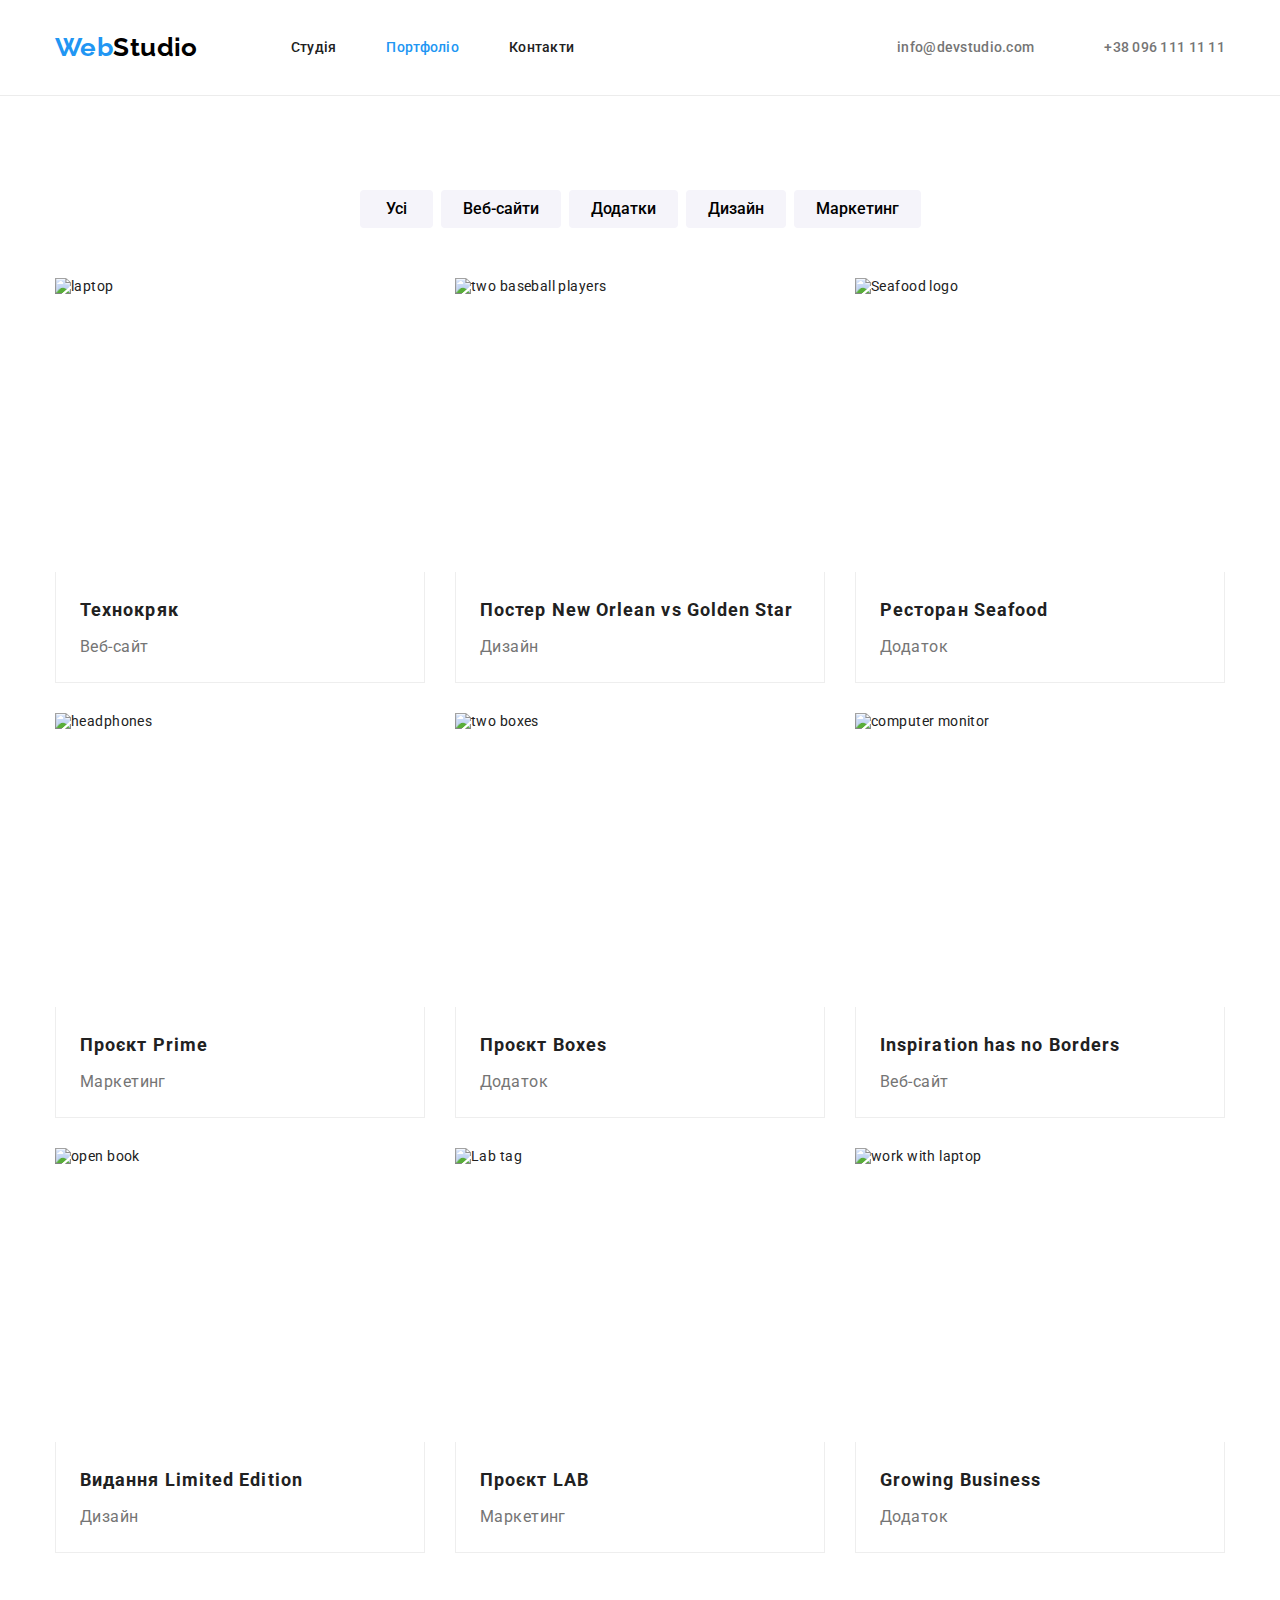
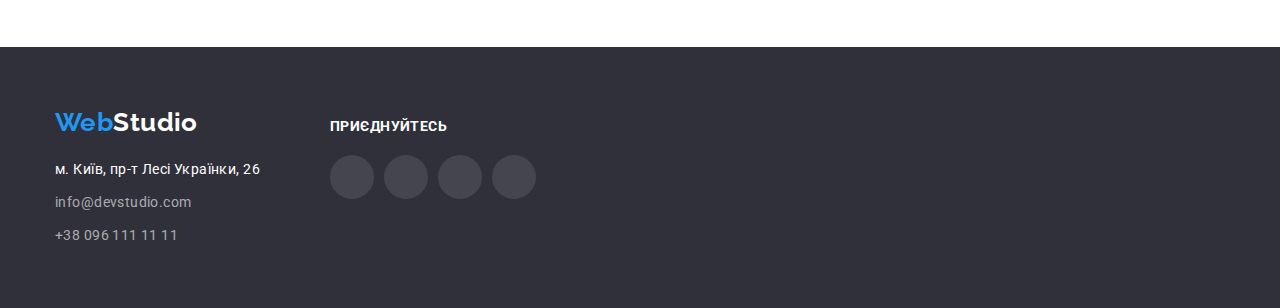
==== portfolio.html @ 0e875d32 "HW-5" ====
<!DOCTYPE html>
<html lang="uk">

<head>
    <meta charset="UTF-8">
    <meta http-equiv="X-UA-Compatible" content="IE=edge">
    <meta name="viewport" content="width=device-width, initial-scale=1.0">
    <title>Portfolio</title>
    <link rel="preconnect" href="https://fonts.googleapis.com">
    <link rel="preconnect" href="https://fonts.gstatic.com" crossorigin>
    <link href="https://fonts.googleapis.com/css2?family=Raleway:wght@700&family=Roboto:wght@400;500;700;900&display=swap"
        rel="stylesheet">
    <link rel="stylesheet" href="https://cdnjs.cloudflare.com/ajax/libs/modern-normalize/1.1.0/modern-normalize.min.css">
    <link rel="stylesheet" href="./css/styles.css" />
</head>

<body>

    <header>

        <div class="container header-wrapper">

            <a href="index.html" class="logo header-logo"><span class="accent">Web</span>Studio</a>
                
            <nav class="header-nav">
                <ul class="header-nav__list">
                    <li class="header-nav__item">
                        <a href="index.html" class="header-nav__link">Студія</a>
                    </li>
                    <li class="header-nav__item">
                        <a href="portfolio.html" class="header-nav__link current">Портфоліо</a>
                    </li>
                    <li class="header-nav__item">
                        <a href="#" class="header-nav__link">Контакти</a>
                    </li>
                </ul>
            </nav>
                
            <ul class="contacts-list">
                <li>
                    <a href="mailto:info@devstudio.com" class="contacts-list__link"><svg width="16" height="12" class="icon shape-contact">
                                        <use href="./images/svgs/contacts-icons.svg#icon-envelope"></use>
                                    </svg>
                                        info@devstudio.com</a>
                </li>
                
                <li>
                    <a href="tel:+380961111111" class="contacts-list__link">
                        <svg width="10" height="16" class="icon shape-contact">
                                        <use href="./images/svgs/contacts-icons.svg#icon-smartphone"></use>
                                    </svg>
                                        +38 096 111 11 11</a>
                </li>
            </ul>
        </div>

    </header>


    <main>

        <section class="section partners">

            <div class="container">

                <h2 class="visually-hidden">ОпціЇ</h2>

                <ul class="options__list">

                    <li><button type="button" class="options__button">Усі</button></li>

                    <li><button type="button" class="options__button">Веб-сайти</button></li>

                    <li><button type="button" class="options__button">Додатки</button></li>

                    <li><button type="button" class="options__button">Дизайн</button></li>

                    <li><button type="button" class="options__button">Маркетинг</button></li>

                </ul>
                
                <h2 class="visually-hidden">Наші партнери</h2>

                <ul class="partners__list">

                    <li>
                        <a href="" class="partners__link"><img src="images/lt.jpg" alt="laptop" width="370" height="294">
                            <div class="partners__overlay">
                                <p>Ресурс пропонує комплексні пропозиції з різним рівнем функціоналу та сервісів. Все це дозволить відвідувачу отримати вичерпні відомості про компанію чи приватну особу.</p>
                            </div>
                            <div class="partners__container">
                                <h3 class="partners__title">Технокряк</h3>
                                <p class="partners__paragraph">Веб-сайт</p>
                            </div>
                        </a>
                    </li>

                    <li>
                        <a href="" class="partners__link"><img src="images/bas.jpg" alt="two baseball players" width="370" height="294">
                            <div class="partners__container">
                                <h3 class="partners__title">Постер New Orlean vs Golden Star</h3>
                                <p class="partners__paragraph">Дизайн</p>
                            </div>
                        </a>
                    </li>

                    <li>
                        <a href="" class="partners__link"><img src="images/sf.jpg" alt="Seafood logo" width="370" height="294">
                            <div class="partners__container">
                                <h3 class="partners__title">Ресторан Seafood</h3>
                                <p class="partners__paragraph">Додаток</p>
                            </div>
                            
                        </a>
                    </li>

                    <li>
                        <a href="" class="partners__link"><img src="images/hp.jpg" alt="headphones" width="370" height="294">
                            <div class="partners__container">
                                <h3 class="partners__title">Проєкт Prime</h3>
                                <p class="partners__paragraph">Маркетинг</p>
                            </div>
                            
                        </a>
                    </li>

                    <li>
                        <a href="" class="partners__link"><img src="images/box.jpg" alt="two boxes" width="370" height="294">
                            <div class="partners__container">
                                <h3 class="partners__title">Проєкт Boxes</h3>
                                <p class="partners__paragraph">Додаток</p>
                            </div>
                            
                        </a>
                    </li>

                    <li>
                        <a href="" class="partners__link"><img src="images/mon.jpg" alt="computer monitor" width="370" height="294">
                            <div class="partners__container">
                                <h3 class="partners__title">Inspiration has no Borders</h3>
                                <p class="partners__paragraph">Веб-сайт</p>
                            </div>
                            
                        </a>
                    </li>

                    <li>
                        <a href="" class="partners__link"><img src="images/book.jpg" alt="open book" width="370" height="294">
                            <div class="partners__container">
                                <h3 class="partners__title">Видання Limited Edition</h3>
                                <p class="partners__paragraph">Дизайн</p>
                            </div>
                            
                        </a>
                    </li>

                    <li>
                        <a href="" class="partners__link"><img src="images/tag.jpg" alt="Lab tag" width="370" height="294">
                            <div class="partners__container">
                                <h3 class="partners__title">Проєкт LAB</h3>
                                <p class="partners__paragraph">Маркетинг</p>
                            </div>
                            
                        </a>
                    </li>

                    <li>
                        <a href="" class="partners__link"><img src="images/lth.jpg" alt="work with laptop" width="370" height="294">
                            <div class="partners__container">
                                <h3 class="partners__title">Growing Business</h3>
                                <p class="partners__paragraph">Додаток</p>
                            </div>
                            
                        </a>
                    </li>

                </ul>

            </div>

        </section>

    </main>


    <footer class="footer">
        <div class="container footer-wrapper">
                <div class="address__wrapper">
                    <a href="index.html" class="logo footer-logo"><span class="accent">Web</span>Studio</a>

                    <address class="footer-address">
                        м. Київ, пр-т Лесі Українки, 26
                        <a href="mailto:info@devstudio.com" class="address-item">info@devstudio.com</a>
                        <a href="tel:+380961111111" class="address-item">+38 096 111 11 11</a>
                    </address>
                </div>

                <div class="footer-join">
                    <h3 class="footer-join__title">Приєднуйтесь</h3>
                    <ul class="footer-join__list">
                        <li class="footer-icon_item">
                            <a href=""><svg width="44" height="44" class="icon shape">
                                <use href="./images/svgs/members-icons.svg#icon-instagram"></use>
                            </svg></a>
                        </li>

                        <li class="footer-icon_item">
                            <a href=""><svg width="44" height="44" class="icon shape">
                                <use href="./images/svgs/members-icons.svg#icon-twitter"></use>
                            </svg></a>
                        </li>

                        <li class="footer-icon_item">
                            <a href=""><svg width="44" height="44" class="icon shape">
                                <use href="./images/svgs/members-icons.svg#icon-facebook"></use>
                            </svg></a>
                        </li>

                        <li class="footer-icon_item">
                            <a href=""><svg width="44" height="44" class="icon shape">
                                <use href="./images/svgs/members-icons.svg#icon-linkedin"></use>
                            </svg></a>
                        </li>
                    </ul>
                </div>
        </div>
        

    </footer>

</body>

</html>
---- css/styles.css ----
html {
    box-sizing: border-box;
}

*,
*::before,
*::after {
    box-sizing: inherit;
}

:root {
    --accent-color: #2196F3;
    --primary-color: #212121;
    --secondary-color: #757575;
    --dark-color: #2F303A;
    --primary-white: #FFFFFF;
    --icon-color: #AFB1B8;
}

body {
    font-family: 'Roboto';
    font-size: 14px;
    letter-spacing: 0.03em;
    color: var(--primary-color);
}

img {
    display: block;
}

svg {
    padding: 0;
    margin: 0;
}

ul{
    margin: 0;
    padding: 0;
}

li {
    list-style: none;
    margin: 0;
    padding: 0;
}

a {
    text-decoration: none;
    color: var(--head-color);
}

a, button {
    cursor: pointer;
    margin: 0;
    padding: 0;
}

address {
    font-style: normal;
}

h1,
h2,
h3,
h4,
h5,
h6,
p{
    margin-top: 0;
    margin-bottom: 0;
}

/* Utilities  */
.container {
    width: 1200px;
    margin: 0 auto;
    padding: 0px 15px;
    /* outline: 2px red solid; */
}

.section {
    padding-top: 94px;
    padding-bottom: 94px;
}

.accent {
    color: var(--accent-color);
} 

.visually-hidden {
    position: absolute;
    width: 1px;
    height: 1px;
    margin: -1px;
    border: 0;
    padding: 0;
    white-space: nowrap;
    clip-path: inset(100%);
    clip: rect(0 0 0 0);
    overflow: hidden;
}

.current {
    color: var(--accent-color);
}



/* Components  */
.logo {
    font-family: 'Raleway';
    font-weight: 700;
    font-size: 26px;
    line-height: 1.19;
    color: #000000;
}


/* Header Section  */
header {
    border-bottom: 1px solid #ECECEC;
}

header a {
    display: flex;
    align-items: center;
    padding-bottom: 32px;
    padding-top: 32px;
}

header svg {
    fill: var(--secondary-color);
    width: 20;
    height: 20;
    transition-property: fill;
    transition-duration: 250ms;
    transition-timing-function: cubic-bezier(0.4, 0, 0.2, 1);
    transition-delay: 0;
}

header svg:hover,
header svg:focus {
    fill: var(--accent-color);
}

.header-wrapper {
    display: flex;
}

.header-logo {
    margin-right: 93px;
}

.header-nav {
    display: flex;
    align-items: center;
}

.header-nav__list {
    display: flex;
    gap: 50px;
}


.contacts-list{
    display: flex;
    gap: 50px;
    align-items: center;
    margin-left: auto;
}

.header-nav__link {
    font-weight: 500;
    line-height: 1.15;
    letter-spacing: 0.02em;
    transition-property: color;
    transition-duration: 250ms;
    transition-timing-function: cubic-bezier(0.4, 0, 0.2, 1);
    transition-delay: 0;
}

.contacts-list__link {
    font-weight: 500;
    line-height: 1.15;
    letter-spacing: 0.02em;
    color: var(--secondary-color);
    transition-property: color;
    transition-duration: 250ms;
    transition-timing-function: cubic-bezier(0.4, 0, 0.2, 1);
    transition-delay: 0;
}

.shape-contact {
    margin-right: 10px;
}


.header-nav__link:hover,
.header-nav__link:focus,
.contacts-list__link:hover,
.contacts-list__link:focus{
    color: var(--accent-color);
}

.contacts-list__link:hover svg,
.contacts-list__link:focus svg {
    fill: var(--accent-color);
}

/* Hero Section  */
.hero-section {
    background: linear-gradient(rgba(47, 48, 58, 0.4), rgba(47, 48, 58, 0.4)), url(../images/bg-img.jpg);
    max-width: 1600px;
    padding: 200px 0px;
    margin: auto;
}

.hero-title {
    font-weight: 900;
    font-size: 44px;
    line-height: 1.36;
    text-align: center;
    letter-spacing: 0.06em;
    text-transform: uppercase;
    color: var(--primary-white);
    margin: 0 auto;
    margin-bottom: 30px;
    width: 696px;
    height: 120px;
}

.hero-button {
    background: var(--accent-color);
    box-shadow: 0px 4px 4px rgba(0, 0, 0, 0.15);
    border-radius: 4px;
    font-weight: 700;
    font-size: 16px;
    line-height: 1.88;
    letter-spacing: 0.06em;
    color: var(--primary-white);
    padding: 10px 32px;
    border: none;
    margin: 0 auto;
    display: block;
    transition-property: background;
    transition-duration: 250ms;
    transition-timing-function: cubic-bezier(0.4, 0, 0.2, 1);
    transition-delay: 0;
}

.hero-button:focus, .hero-button:hover {
    background: #188CE8;
}

/* Modal Section */
.is-hidden {
    visibility: hidden;
    opacity: 0;
    pointer-events: none;
}

.modal-section {
    position: fixed;
    top: 0;
    display: flex;
    justify-content: center;
    align-items: center;
    background: rgba(0, 0, 0, 0.2);;
    width: 100%;
    height: 100%;
    z-index: 3;
    transition-duration: 250ms;
    transition-timing-function: cubic-bezier(0.4, 0, 0.2, 1);
    transition-delay: 0;
}

.modal__window {
    display: flex;
    justify-content: right;
    padding: 8px 8px;
    width: 528px;
    height: 581px;
    background: var(--primary-white);
    border-radius: 4px;
    box-shadow: 0px 1px 3px rgba(0, 0, 0, 0.12), 0px 1px 1px rgba(0, 0, 0, 0.14), 0px 2px 1px rgba(0, 0, 0, 0.2);
}

.modal__close{
    display: flex;
    align-items: center;
    justify-content: center;
    background: var(--primary-white);
    border: rgba(0, 0, 0, 0.1) 1px solid;
    border-radius: 50%;
    width: 30px;
    height: 30px;
}

/* Benefits Section  */
.benefits-list {
    display: flex;
    gap: 30px;
}

.benefits-icon__wrapper {
    width: 270px;
    height: 120px;
    background: #F5F4FA;
    border-radius: 4px;
    display: flex;
    align-items: center;
    justify-content: center;
    margin-bottom: 30px;
}

.benefits__title {
    font-weight: 700;
    line-height: 1.15;
    text-transform: uppercase;
    margin-bottom: 10px;
}

.benefits__paragraph {
    line-height: 1.71;
    color: var(--secondary-color);
    width: 270px;
}

/* Profile Section  */

.profile {
    padding-top: 0px;
}

.profile img {
    display: block;
}

.profile__title {
    font-weight: 700;
    font-size: 36px;
    line-height: 1.16;
    text-align: center;
    color: var(--primary-color);
    margin-bottom: 50px;
}

.profile__list {
    display: flex;
    justify-content: center;
    gap: 30px;
}

.profile__picture {
    position: relative;
    overflow: hidden;
}

.profile__picture>.upwards__title {
    position: absolute;
    bottom: 0;
    padding:27px 95px;
    margin: 0 auto;
    font-weight: 700;
    font-size: 14px;
    line-height: 1.14;
    text-align: center;
    letter-spacing: 0.03em;
    text-transform: uppercase;
    background-color: rgba(47, 48, 58, 0.8);
    color: #fff;
    width: 370px;
    height: 70px;
}

/* Members section */

.members {
    background-color: #F5F4FA;
}

.members a {
    transition-property: fill, background, border-radius;
    transition-duration: 250ms;
    transition-timing-function: cubic-bezier(0.4, 0, 0.2, 1);
    transition-delay: 0;
}

.members__title {
    font-weight: 700;
    font-size: 36px;
    line-height: 1.16;
    text-align: center;
    margin-bottom: 50px;
}

.members-list {
    display: flex;
    gap: 30px;
}

.members__container {
    padding: 30px 15px;
}

.members-list > li {
    background-color: white;
    box-shadow: 0px 1px 3px rgba(0, 0, 0, 0.12), 0px 1px 1px rgba(0, 0, 0, 0.14), 0px 2px 1px rgba(0, 0, 0, 0.2);
    border-radius: 0px 0px 4px 4px;
}

.members-list__title {
    font-weight: 500;
    font-size: 16px;
    line-height: 1.18;
    text-align: center;
    margin-bottom: 10px;
}

.members-list__paragraph {
    font-size: 16px;
    line-height: 1.18;
    text-align: center;
    color: var(--secondary-color);
}

.members-icon__list {
    display: flex;
    gap: 10px;
    justify-content: center;
    margin-top: 16px;
}

.members-icon__list a {
    display: flex;
    align-items: center;
    justify-content: center;
    height: 44px;
    width: 44px;
    background: var(--primary-white);
    border-radius: 50%;
}

.members a:hover svg,
.members a:focus svg {
    fill: var(--primary-white);
}

.members-icon__list svg {
    width: 20px;
    height: 20px;
    fill: var(--icon-color);
}

.members-icon__list a:hover,
.members-icon__list a:focus {
    background: var(--accent-color);
    border-radius: 50%;
}

/* Footer Section  */

footer {
    background-color: var(--dark-color);
    padding-top: 60px;
    padding-bottom: 60px;
}

.footer a {
    transition-property: color, fill, background, border-radius;
    transition-duration: 250ms;
    transition-timing-function: cubic-bezier(0.4, 0, 0.2, 1);
    transition-delay: 0;
}

.footer-wrapper {
    display: flex;
    align-items: baseline;
}

.footer-logo {
    display: inline-block;
    font-weight: 700;
    font-size: 26px;
    line-height: 1.19;
    color: var(--primary-white);
    margin-bottom: 20px;
}

.footer-address {
    font-size: 14px;
    line-height: 1.71;
    color: var(--primary-white);
}

.footer-address a {
    display: block;
    margin-top: 9px;
}

.address-item {
    color: rgba(255, 255, 255, 0.6);
}


.address-item:hover, .address-item:focus {
    color: var(--primary-white);
}

.footer-join {
    margin-left: 70px;
}

.footer-join__title {
    font-weight: 700;
    font-size: 14px;
    line-height: 1.14;
    text-transform: uppercase;
    color: var(--primary-white);
    margin-bottom: 20px;
}

.footer-join__list {
    display: flex;
    gap: 10px;
    justify-content: center;

}

.footer-join__list a {
    display: flex;
    align-items: center;
    justify-content: center;
    height: 44px;
    width: 44px;
    background: rgba(255, 255, 255, 0.1);
    border-radius: 50%;
}

.footer-join__list svg {
    fill: var(--primary-white);
    width: 20px;
    height: 20px;
}

.footer-join__list a:hover{
    background: var(--accent-color);
    border-radius: 50%;
}

.footer-join__list a:focus{
    fill: var(--primary-white);
    background: var(--accent-color);
    border-radius: 50%;
}


/* Options section */
.options__list {
    display: flex;
    justify-content: center;
    gap: 8px;
    padding-bottom: 0;
    margin-bottom: 50px;
}

.options__button {
    font-weight: 500;
    font-size: 16px;
    line-height: 1.62;
    text-align: center;
    min-width: 73px;
    height: 38px;
    background: #F5F4FA;
    border-radius: 4px;
    border: none;
    padding: 6px 22px;
    transition-property: color, background, box-shadow;
    transition-duration: 250ms;
    transition-timing-function: cubic-bezier(0.4, 0, 0.2, 1);
    transition-delay: 0;
}

.options__button:hover, .options__button:focus {
    color: var(--primary-white);
    background: var(--accent-color);
    box-shadow: 0px 3px 1px rgba(0, 0, 0, 0.1), 0px 1px 2px rgba(0, 0, 0, 0.08), 0px 2px 2px rgba(0, 0, 0, 0.12);
}

/* Partners section */
.partners a {
    position: relative;
    transition-property: box-shadow;
    transition-duration: 250ms;
    transition-timing-function: cubic-bezier(0.4, 0, 0.2, 1);
    transition-delay: 0;
    overflow: hidden;
}

.partners a:hover .partners__overlay,
.partners a:focus .partners__overlay {
  transform: translatex(0);
}

.partners__overlay {
    position: absolute;
    top: 0;
    width: 370px;
    height: 294px;
    padding: 63px 24px;
    margin: 0 auto;
    font-size: 18px;
    line-height: 1.56;
    letter-spacing: 0.03em;
    color: var(--primary-white);
    background-color: rgba(33, 150, 243, 0.9);
    z-index: 1;

    transform: translatey(100%);
    transition-property: transform;
    transition-duration: 250ms;
    transition-timing-function: cubic-bezier(0.4, 0, 0.2, 1);
    transition-delay: 0;
}

.partners__list {
    display: flex;
    flex-wrap: wrap;
    gap: 30px;
}

.partners__list a{
    display: block;
}

.partners__list a:hover,
.partners__list a:focus {
    box-shadow: 0px 1px 1px rgba(0, 0, 0, 0.12), 0px 4px 4px rgba(0, 0, 0, 0.06), 1px 4px 6px rgba(0, 0, 0, 0.16);
}

.partners__container {
    position: relative;
    overflow: hidden;
    padding: 20px 24px;
    border-left: 1px solid #EEEEEE;
    border-right: 1px solid #EEEEEE;
    border-bottom: 1px solid #EEEEEE;
    background: var(--primary-white);
    z-index: 2;
}

.partners__title {
    font-weight: 700;
    font-size: 18px;
    line-height: 2;
    letter-spacing: 0.06em;
    margin-bottom: 4px;
}

.partners__paragraph {
    font-size: 16px;
    line-height: 1.88;
    color: var(--secondary-color);
}

/* Clients section */
.clients__title {
    font-weight: 700;
    font-size: 36px;
    line-height: 1.16;
    text-align: center;
    color: var(--primary-color);
    margin-bottom: 50px;
}

.clients__list {
    display: flex;
    gap: 30px;
    align-items: center;
    justify-content: center;
}

.clients__list a {
    display: flex;
    justify-content: center;
    align-items: center;
    width: 170px;
    height: 92px;
    border: 1px solid var(--icon-color);
    border-radius: 4px;
    transition-property: border;
    transition-duration: 250ms;
    transition-timing-function: cubic-bezier(0.4, 0, 0.2, 1);
    transition-delay: 0;
}

.clients svg {
    fill: var(--icon-color);
    width: 106px;
    height: 60px;
    transition-property: fill;
    transition-duration: 250ms;
    transition-timing-function: cubic-bezier(0.4, 0, 0.2, 1);
    transition-delay: 0;    
}

.clients__list a:hover,
.clients__list a:focus {
    border: 1px solid var(--accent-color);
}

.clients__list a:hover svg ,
.clients__list a:focus svg {
    fill: var(--accent-color);
}
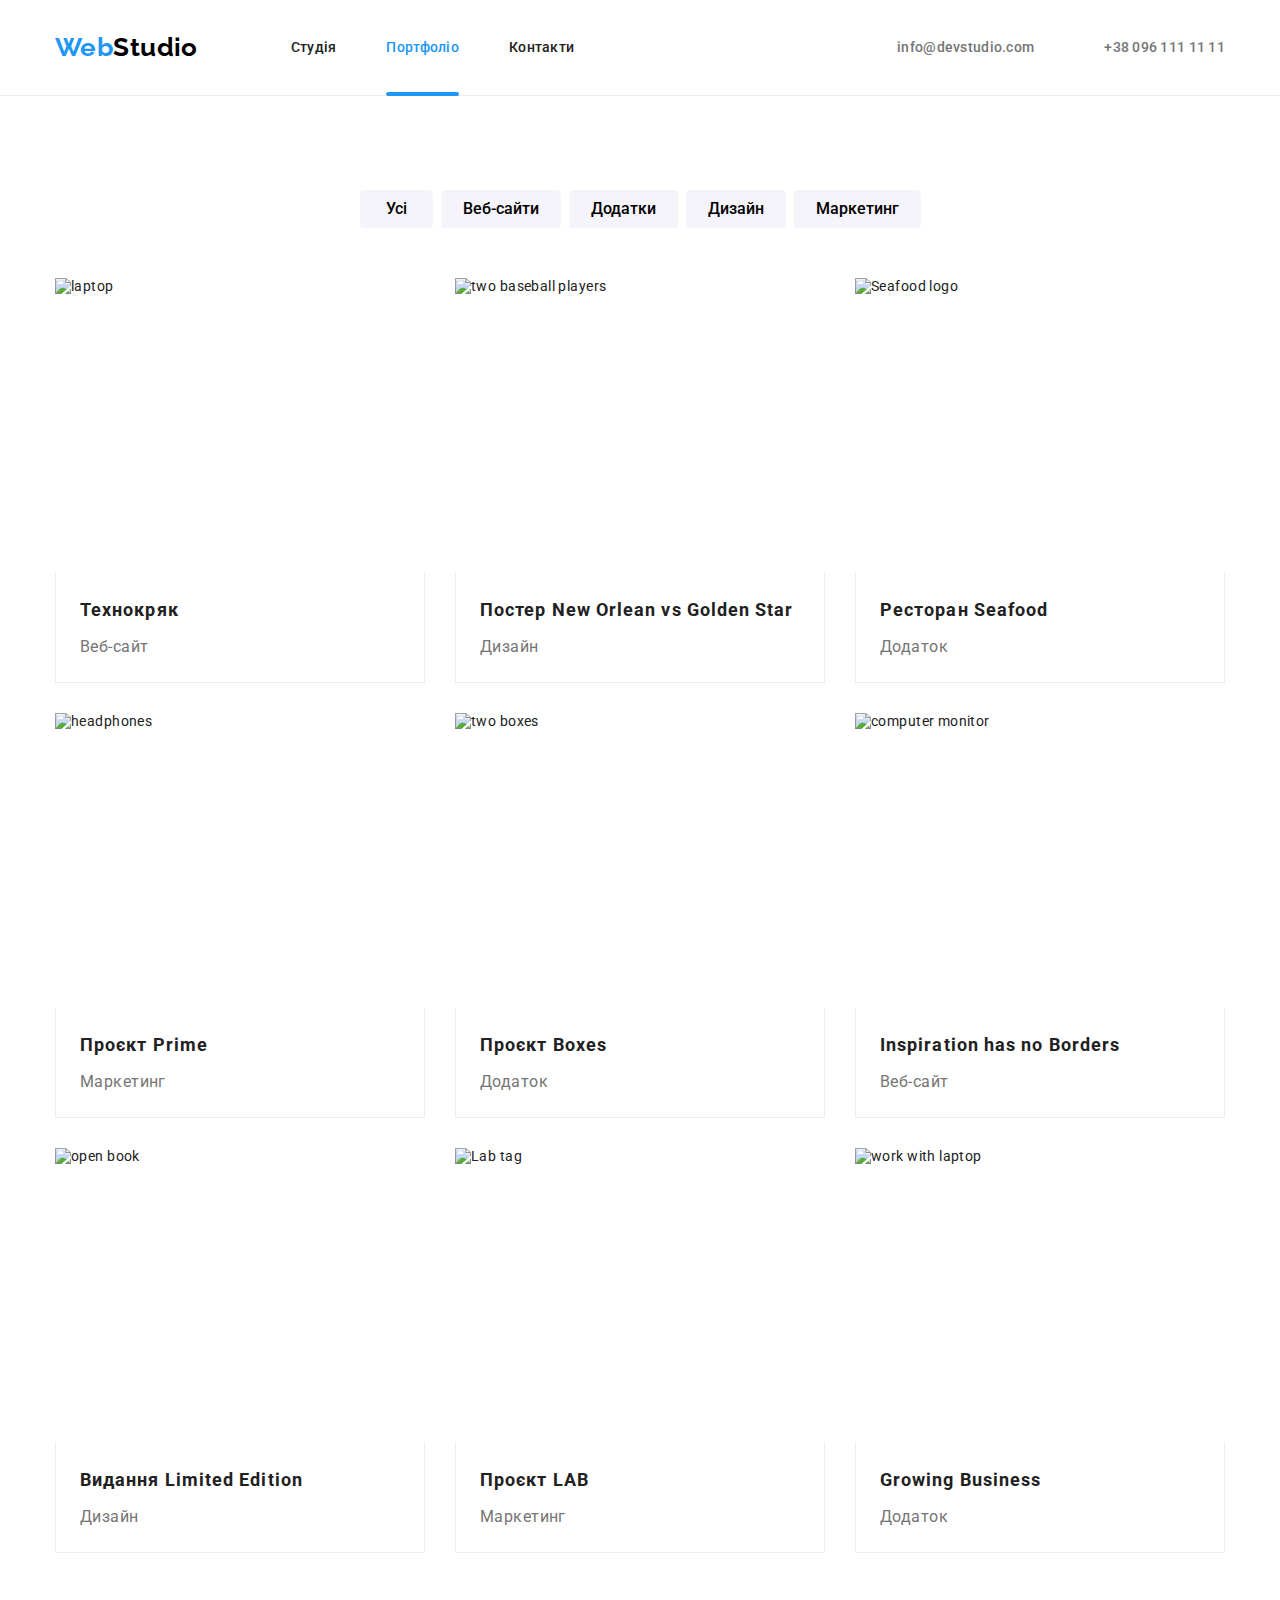
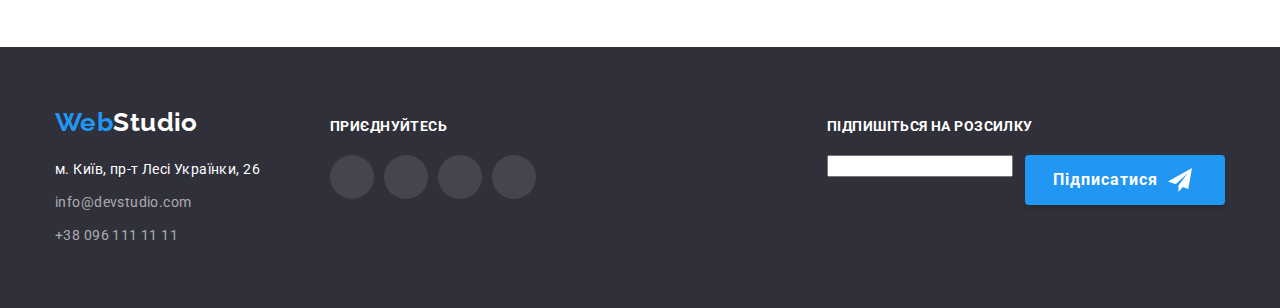
==== commit 89ef3749: "HW-7" ====
--- a/portfolio.html
+++ b/portfolio.html
@@ -11,7 +11,7 @@
     <link href="https://fonts.googleapis.com/css2?family=Raleway:wght@700&family=Roboto:wght@400;500;700;900&display=swap"
         rel="stylesheet">
     <link rel="stylesheet" href="https://cdnjs.cloudflare.com/ajax/libs/modern-normalize/1.1.0/modern-normalize.min.css">
-    <link rel="stylesheet" href="./css/styles.css" />
+    <link rel="stylesheet" href="./css/main.min.css" />
 </head>
 
 <body>
@@ -97,6 +97,9 @@
 
                     <li>
                         <a href="" class="partners__link"><img src="images/bas.jpg" alt="two baseball players" width="370" height="294">
+                            <div class="partners__overlay">
+                                <p>Ресурс пропонує комплексні пропозиції з різним рівнем функціоналу та сервісів. Все це дозволить відвідувачу отримати вичерпні відомості про компанію чи приватну особу.</p>
+                            </div>
                             <div class="partners__container">
                                 <h3 class="partners__title">Постер New Orlean vs Golden Star</h3>
                                 <p class="partners__paragraph">Дизайн</p>
@@ -106,6 +109,9 @@
 
                     <li>
                         <a href="" class="partners__link"><img src="images/sf.jpg" alt="Seafood logo" width="370" height="294">
+                            <div class="partners__overlay">
+                                <p>Ресурс пропонує комплексні пропозиції з різним рівнем функціоналу та сервісів. Все це дозволить відвідувачу отримати вичерпні відомості про компанію чи приватну особу.</p>
+                            </div>
                             <div class="partners__container">
                                 <h3 class="partners__title">Ресторан Seafood</h3>
                                 <p class="partners__paragraph">Додаток</p>
@@ -116,6 +122,9 @@
 
                     <li>
                         <a href="" class="partners__link"><img src="images/hp.jpg" alt="headphones" width="370" height="294">
+                            <div class="partners__overlay">
+                                <p>Ресурс пропонує комплексні пропозиції з різним рівнем функціоналу та сервісів. Все це дозволить відвідувачу отримати вичерпні відомості про компанію чи приватну особу.</p>
+                            </div>
                             <div class="partners__container">
                                 <h3 class="partners__title">Проєкт Prime</h3>
                                 <p class="partners__paragraph">Маркетинг</p>
@@ -126,6 +135,9 @@
 
                     <li>
                         <a href="" class="partners__link"><img src="images/box.jpg" alt="two boxes" width="370" height="294">
+                            <div class="partners__overlay">
+                                <p>Ресурс пропонує комплексні пропозиції з різним рівнем функціоналу та сервісів. Все це дозволить відвідувачу отримати вичерпні відомості про компанію чи приватну особу.</p>
+                            </div>
                             <div class="partners__container">
                                 <h3 class="partners__title">Проєкт Boxes</h3>
                                 <p class="partners__paragraph">Додаток</p>
@@ -136,6 +148,9 @@
 
                     <li>
                         <a href="" class="partners__link"><img src="images/mon.jpg" alt="computer monitor" width="370" height="294">
+                            <div class="partners__overlay">
+                                <p>Ресурс пропонує комплексні пропозиції з різним рівнем функціоналу та сервісів. Все це дозволить відвідувачу отримати вичерпні відомості про компанію чи приватну особу.</p>
+                            </div>
                             <div class="partners__container">
                                 <h3 class="partners__title">Inspiration has no Borders</h3>
                                 <p class="partners__paragraph">Веб-сайт</p>
@@ -146,6 +161,9 @@
 
                     <li>
                         <a href="" class="partners__link"><img src="images/book.jpg" alt="open book" width="370" height="294">
+                            <div class="partners__overlay">
+                                <p>Ресурс пропонує комплексні пропозиції з різним рівнем функціоналу та сервісів. Все це дозволить відвідувачу отримати вичерпні відомості про компанію чи приватну особу.</p>
+                            </div>
                             <div class="partners__container">
                                 <h3 class="partners__title">Видання Limited Edition</h3>
                                 <p class="partners__paragraph">Дизайн</p>
@@ -156,6 +174,9 @@
 
                     <li>
                         <a href="" class="partners__link"><img src="images/tag.jpg" alt="Lab tag" width="370" height="294">
+                            <div class="partners__overlay">
+                                <p>Ресурс пропонує комплексні пропозиції з різним рівнем функціоналу та сервісів. Все це дозволить відвідувачу отримати вичерпні відомості про компанію чи приватну особу.</p>
+                            </div>
                             <div class="partners__container">
                                 <h3 class="partners__title">Проєкт LAB</h3>
                                 <p class="partners__paragraph">Маркетинг</p>
@@ -166,6 +187,9 @@
 
                     <li>
                         <a href="" class="partners__link"><img src="images/lth.jpg" alt="work with laptop" width="370" height="294">
+                            <div class="partners__overlay">
+                                <p>Ресурс пропонує комплексні пропозиції з різним рівнем функціоналу та сервісів. Все це дозволить відвідувачу отримати вичерпні відомості про компанію чи приватну особу.</p>
+                            </div>
                             <div class="partners__container">
                                 <h3 class="partners__title">Growing Business</h3>
                                 <p class="partners__paragraph">Додаток</p>
@@ -199,30 +223,48 @@
                     <h3 class="footer-join__title">Приєднуйтесь</h3>
                     <ul class="footer-join__list">
                         <li class="footer-icon_item">
-                            <a href=""><svg width="44" height="44" class="icon shape">
+                            <a href=""><svg class="icon shape">
                                 <use href="./images/svgs/members-icons.svg#icon-instagram"></use>
                             </svg></a>
                         </li>
 
                         <li class="footer-icon_item">
-                            <a href=""><svg width="44" height="44" class="icon shape">
+                            <a href=""><svg class="icon shape">
                                 <use href="./images/svgs/members-icons.svg#icon-twitter"></use>
                             </svg></a>
                         </li>
 
                         <li class="footer-icon_item">
-                            <a href=""><svg width="44" height="44" class="icon shape">
+                            <a href=""><svg class="icon shape">
                                 <use href="./images/svgs/members-icons.svg#icon-facebook"></use>
                             </svg></a>
                         </li>
 
                         <li class="footer-icon_item">
-                            <a href=""><svg width="44" height="44" class="icon shape">
+                            <a href=""><svg class="icon shape">
                                 <use href="./images/svgs/members-icons.svg#icon-linkedin"></use>
                             </svg></a>
                         </li>
                     </ul>
                 </div>
+
+                <form class="footer__form">
+                    <h2 class="footer__form_title">
+                    підпишіться на розсилку
+                    </h2>
+                    <div class="footer__form_wraper">
+                        <label class="footer__form_label">
+                            <input type="email" name="email"
+                            placeholder="E-mail">
+                        </label>
+                        <button type="button" class="footer__form_button">
+                            Підписатися<svg class="footer__icon" width="24" height="24">
+                                <use href="./images/svgs/modal-icons.svg#icon-modal-send"></use>
+                            </svg>
+                        </button>
+                    </div>
+                </form>
+                
         </div>
         
 
--- a/css/main.min.css
+++ b/css/main.min.css
@@ -0,0 +1 @@
+html{box-sizing:border-box}*,*::before,*::after{box-sizing:inherit}:root{--accent-color: #2196F3;--primary-color: #212121;--secondary-color: #757575;--dark-color: #2F303A;--primary-white: #FFFFFF;--icon-color: #AFB1B8}body{font-family:"Roboto";font-size:14px;letter-spacing:.03em;color:var(--primary-color)}img{display:block}svg{padding:0;margin:0}ul{margin:0;padding:0}li{list-style:none;margin:0;padding:0}a{text-decoration:none;color:var(--head-color)}a,button{cursor:pointer;margin:0;padding:0}address{font-style:normal}h1,h2,h3,h4,h5,h6,p{margin-top:0;margin-bottom:0}.container{width:1200px;margin:0 auto;padding:0px 15px}.section{padding-top:94px;padding-bottom:94px}.accent{color:var(--accent-color)}.visually-hidden{position:absolute;white-space:nowrap;width:1px;height:1px;overflow:hidden;border:0;padding:0;clip:rect(0 0 0 0);-webkit-clip-path:inset(50%);clip-path:inset(50%);margin:-1px}.current{position:relative;display:block;color:var(--accent-color)}.current::after{position:absolute;bottom:-8.5px;display:block;content:"";width:100%;height:4px;background-color:var(--accent-color);border-radius:2px}.logo{font-family:"Raleway";font-weight:700;font-size:26px;line-height:1.19;color:#000}header{border-bottom:1px solid #ececec}header a{display:flex;align-items:center;padding-bottom:32px;padding-top:32px}header svg{fill:var(--secondary-color);transition-property:fill;transition-duration:250ms;transition-timing-function:cubic-bezier(0.4, 0, 0.2, 1)}header svg:hover,header svg:focus{fill:var(--accent-color)}.header-wrapper{display:flex}.header-logo{margin-right:93px}.header-nav{display:flex;align-items:center}.header-nav__list{display:flex;gap:50px}.contacts-list{display:flex;gap:50px;align-items:center;margin-left:auto}.header-nav__link{font-weight:500;line-height:1.15;letter-spacing:.02em;transition-property:color;transition-duration:250ms;transition-timing-function:cubic-bezier(0.4, 0, 0.2, 1)}.contacts-list__link{font-weight:500;line-height:1.15;letter-spacing:.02em;color:var(--secondary-color);transition-property:color;transition-duration:250ms;transition-timing-function:cubic-bezier(0.4, 0, 0.2, 1)}.shape-contact{margin-right:10px}.header-nav__link:hover,.header-nav__link:focus,.contacts-list__link:hover,.contacts-list__link:focus{color:var(--accent-color)}.contacts-list__link:hover svg,.contacts-list__link:focus svg{fill:var(--accent-color)}.hero-section{background:linear-gradient(rgba(47, 48, 58, 0.4), rgba(47, 48, 58, 0.4)),url(../images/bg-img.jpg);max-width:1600px;padding:200px 0px;margin:auto}.hero-title{font-weight:900;font-size:44px;line-height:1.36;text-align:center;letter-spacing:.06em;text-transform:uppercase;color:var(--primary-white);margin:0 auto;margin-bottom:30px;width:696px;height:120px}.hero-button{background:var(--accent-color);box-shadow:0px 4px 4px rgba(0,0,0,.15);border-radius:4px;font-weight:700;font-size:16px;line-height:1.88;letter-spacing:.06em;color:var(--primary-white);padding:10px 32px;border:none;margin:0 auto;display:block;transition-property:background;transition-duration:250ms;transition-timing-function:cubic-bezier(0.4, 0, 0.2, 1)}.hero-button:focus,.hero-button:hover{background:#188ce8}.is-hidden{visibility:hidden;opacity:0;pointer-events:none}.backdrop{position:fixed;top:0;display:flex;justify-content:center;align-items:center;background:rgba(0,0,0,.2);width:100%;height:100%;z-index:3;transition-duration:250ms;transition-timing-function:cubic-bezier(0.4, 0, 0.2, 1)}.modal__window{display:flex;align-items:center;flex-direction:column;position:relative;padding:40px;width:528px;height:581px;background:var(--primary-white);border-radius:4px;box-shadow:0px 1px 3px rgba(0,0,0,.12),0px 1px 1px rgba(0,0,0,.14),0px 2px 1px rgba(0,0,0,.2);transition-duration:250ms;transition-timing-function:cubic-bezier(0.4, 0, 0.2, 1)}.backdrop.is-hidden .modal__window{transform:scale(3)}.modal__close{display:flex;align-items:center;justify-content:center;position:absolute;top:1px;right:1px;margin-left:490px;margin-top:8px;margin-right:8px;background:var(--primary-white);border:rgba(0,0,0,.1) 1px solid;border-radius:50%;height:30px;width:30px;transition-duration:250ms;transition-timing-function:cubic-bezier(0.4, 0, 0.2, 1)}.modal__close:hover,.modal__close:focus{fill:var(--accent-color);cursor:pointer}.modal__title{margin-bottom:12px;font-weight:700;font-size:20px;line-height:1.15;text-align:center;letter-spacing:.03em;color:var(--primary-color)}.modal__form{font-size:12px;line-height:1.16;letter-spacing:.01em;color:var(--secondary-color)}.form__element{display:flex;flex-direction:column;width:448px;margin-bottom:10px}.form__element input{height:40px;margin-top:4px;width:448px;border:1px solid rgba(33,33,33,.2);border-radius:4px;outline:none;padding-left:40px;transition-duration:250ms;transition-timing-function:cubic-bezier(0.4, 0, 0.2, 1)}.form__element:hover,.form__element:focus{fill:var(--accent-color)}.form__element input:hover,.form__element input:focus{border:1px solid var(--accent-color);cursor:pointer}.input__wraper{position:relative}.input__wraper svg{position:absolute;top:50%;left:15px;translate:0 -50%;transition-duration:250ms;transition-timing-function:cubic-bezier(0.4, 0, 0.2, 1)}.form__feedback{display:flex;flex-direction:column}.form__feedback textarea{padding:12px 16px;height:120px;width:448px;margin-top:4px;border:1px solid rgba(33,33,33,.2);border-radius:4px;color:rgba(117,117,117,.5);outline:none;resize:none;transition-duration:250ms;transition-timing-function:cubic-bezier(0.4, 0, 0.2, 1)}.form__feedback textarea:hover,.form__feedback textarea:focus{border:1px solid var(--accent-color)}::-moz-placeholder{color:rgba(117,117,117,.5)}:-ms-input-placeholder{color:rgba(117,117,117,.5)}::placeholder{color:rgba(117,117,117,.5)}.form__checkbox{display:flex;justify-content:center;font-size:14px;line-height:1.71;letter-spacing:.03em;text-align:center;color:var(--secondary-color);margin-top:20px;margin-bottom:30px}.form__checkbox a{color:var(--accent-color);text-decoration:none;-webkit-text-decoration-line:underline;text-decoration-line:underline}.checkbox{display:flex;justify-content:center;border:2px solid var(--primary-color);width:16px;height:15px;border-radius:3px;margin-right:8px}.form__checkbox label{display:flex;align-items:center}.form__checkbox input:checked+label .checkbox{background-color:var(--accent-color);border:2px solid var(--accent-color)}.checkbox:hover{border:2px solid var(--accent-color);transition-property:background-color,border;transition-duration:250ms;transition-timing-function:cubic-bezier(0.4, 0, 0.2, 1)}.form__checkbox input:focus+label .checkbox{border:2px solid var(--accent-color);transition-property:background-color,border;transition-duration:250ms;transition-timing-function:cubic-bezier(0.4, 0, 0.2, 1)}.form__button{width:200px;height:50px;background:var(--accent-color);box-shadow:0px 4px 4px rgba(0,0,0,.15);border-radius:4px;font-weight:700;font-size:16px;line-height:1.88;letter-spacing:.06em;color:var(--primary-white);padding:10px 32px;border:none;margin:0 auto;display:block;margin-top:30px;transition-duration:250ms;transition-timing-function:cubic-bezier(0.4, 0, 0.2, 1)}.form__button:hover,.form__button:focus{background:#188ce8}.benefits-list{display:flex;gap:30px}.benefits-icon__wrapper{width:270px;height:120px;background:#f5f4fa;border-radius:4px;display:flex;align-items:center;justify-content:center;margin-bottom:30px}.benefits__title{font-weight:700;line-height:1.15;text-transform:uppercase;margin-bottom:10px}.benefits__paragraph{line-height:1.71;color:var(--secondary-color);width:270px}.profile{padding-top:0px}.profile img{display:block}.profile__title{font-weight:700;font-size:36px;line-height:1.16;text-align:center;color:var(--primary-color);margin-bottom:50px}.profile__list{display:flex;justify-content:center;gap:30px}.profile__picture{position:relative;overflow:hidden;justify-content:center;align-items:center}.profile__picture>.upwards__title{position:absolute;bottom:0;margin:0 auto;padding-top:27px;font-weight:700;font-size:14px;line-height:1.14;text-align:center;letter-spacing:.03em;text-transform:uppercase;background-color:rgba(47,48,58,.8);color:#fff;width:370px;height:70px}.members{background-color:#f5f4fa}.members a{transition-property:background;transition-duration:250ms;transition-timing-function:cubic-bezier(0.4, 0, 0.2, 1)}.members__title{font-weight:700;font-size:36px;line-height:1.16;text-align:center;margin-bottom:50px}.members-list{display:flex;gap:30px}.members__container{padding:30px 15px}.members-list>li{background-color:#fff;box-shadow:0px 1px 3px rgba(0,0,0,.12),0px 1px 1px rgba(0,0,0,.14),0px 2px 1px rgba(0,0,0,.2);border-radius:0px 0px 4px 4px}.members-list__title{font-weight:500;font-size:16px;line-height:1.18;text-align:center;margin-bottom:10px}.members-list__paragraph{font-size:16px;line-height:1.18;text-align:center;color:var(--secondary-color)}.members-icon__list{display:flex;gap:10px;justify-content:center;margin-top:16px}.members-icon__list a{display:flex;align-items:center;justify-content:center;height:44px;width:44px;background:var(--primary-white);border-radius:50%}.members a:hover svg,.members a:focus svg{fill:var(--primary-white)}.members-icon__list svg{width:20px;height:20px;fill:var(--icon-color);transition-property:fill;transition-duration:250ms;transition-timing-function:cubic-bezier(0.4, 0, 0.2, 1)}.members-icon__list a:hover,.members-icon__list a:focus{background:var(--accent-color);border-radius:50%}footer{background-color:var(--dark-color);padding-top:60px;padding-bottom:60px}.footer a{transition-property:background;transition-duration:250ms;transition-timing-function:cubic-bezier(0.4, 0, 0.2, 1)}.footer-wrapper{display:flex;align-items:baseline}.footer-logo{display:inline-block;font-weight:700;font-size:26px;line-height:1.19;color:var(--primary-white);margin-bottom:20px}.footer-address{font-size:14px;line-height:1.71;color:var(--primary-white)}.footer-address a{display:block;margin-top:9px}.address-item{color:rgba(255,255,255,.6)}.address-item:hover,.address-item:focus{color:var(--primary-white)}.footer-join{margin-left:70px}.footer-join__title{font-weight:700;font-size:14px;line-height:1.14;text-transform:uppercase;color:var(--primary-white);margin-bottom:20px}.footer-join__list{display:flex;gap:10px;justify-content:center}.footer-join__list a{display:flex;align-items:center;justify-content:center;height:44px;width:44px;background:rgba(255,255,255,.1);border-radius:50%}.footer-join__list svg{fill:var(--primary-white);width:20px;height:20px}.footer-join__list a:hover{background:var(--accent-color);border-radius:50%}.footer-join__list a:focus{fill:var(--primary-white);background:var(--accent-color);border-radius:50%}.footer__form{margin-left:auto}.footer__form_wraper{display:flex}.footer__form_title{display:block;font-weight:700;font-size:14px;line-height:1.14;letter-spacing:.03em;text-transform:uppercase;color:var(--primary-white);margin-bottom:20px}.footer__input{width:358px;height:50px;border:1px solid rgba(255,255,255,.3);filter:drop-shadow(0px 4px 4px rgba(0, 0, 0, 0.15));border-radius:4px;color:rgba(255,255,255,.6);background-color:var(--background-color);padding-left:16px;outline:none}.footer__form_label ::-moz-placeholder{font-size:16px;line-height:1.25;letter-spacing:.03em;color:rgba(255,255,255,.6)}.footer__form_label :-ms-input-placeholder{font-size:16px;line-height:1.25;letter-spacing:.03em;color:rgba(255,255,255,.6)}.footer__form_label ::placeholder{font-size:16px;line-height:1.25;letter-spacing:.03em;color:rgba(255,255,255,.6)}.footer__form_button{display:flex;align-items:center;text-align:center;font-weight:700;font-size:16px;line-height:1.88;letter-spacing:.06em;width:200px;height:50px;color:var(--primary-white);background:var(--accent-color);cursor:pointer;box-shadow:0px 4px 4px rgba(0,0,0,.15);border-radius:4px;border:none;padding:10px 28px;margin-left:12px;transition-property:background-color,box-shadow;transition-duration:250ms;transition-timing-function:cubic-bezier(0.4, 0, 0.2, 1)}.footer__icon{margin-left:10px}.footer__form_button:focus,.footer__form_button:hover{background:#188ce8}.options__list{display:flex;justify-content:center;gap:8px;padding-bottom:0;margin-bottom:50px}.options__button{font-weight:500;font-size:16px;line-height:1.62;text-align:center;min-width:73px;height:38px;background:#f5f4fa;border-radius:4px;border:none;padding:6px 22px;transition-property:color,background,box-shadow;transition-duration:250ms;transition-timing-function:cubic-bezier(0.4, 0, 0.2, 1)}.options__button:hover,.options__button:focus{color:var(--primary-white);background:var(--accent-color);box-shadow:0px 3px 1px rgba(0,0,0,.1),0px 1px 2px rgba(0,0,0,.08),0px 2px 2px rgba(0,0,0,.12)}.partners a{position:relative;transition-property:box-shadow;transition-duration:250ms;transition-timing-function:cubic-bezier(0.4, 0, 0.2, 1);overflow:hidden}.partners a:hover .partners__overlay,.partners a:focus .partners__overlay{transform:translatex(0)}.partners__overlay{position:absolute;top:0;width:370px;height:294px;padding:63px 24px;margin:0 auto;font-size:18px;line-height:1.56;letter-spacing:.03em;color:var(--primary-white);background-color:rgba(33,150,243,.9);z-index:1;transform:translatey(100%);transition-property:transform;transition-duration:250ms;transition-timing-function:cubic-bezier(0.4, 0, 0.2, 1)}.partners__list{display:flex;flex-wrap:wrap;gap:30px}.partners__list a{display:block}.partners__list a:hover,.partners__list a:focus{box-shadow:0px 1px 1px rgba(0,0,0,.12),0px 4px 4px rgba(0,0,0,.06),1px 4px 6px rgba(0,0,0,.16)}.partners__container{position:relative;overflow:hidden;padding:20px 24px;border-left:1px solid #eee;border-right:1px solid #eee;border-bottom:1px solid #eee;background:var(--primary-white);z-index:2}.partners__title{font-weight:700;font-size:18px;line-height:2;letter-spacing:.06em;margin-bottom:4px}.partners__paragraph{font-size:16px;line-height:1.88;color:var(--secondary-color)}.clients__title{font-weight:700;font-size:36px;line-height:1.16;text-align:center;color:var(--primary-color);margin-bottom:50px}.clients__list{display:flex;gap:30px;align-items:center;justify-content:center}.clients__list a{display:flex;justify-content:center;align-items:center;width:170px;height:92px;border:1px solid var(--icon-color);border-radius:4px;transition-property:border;transition-duration:250ms;transition-timing-function:cubic-bezier(0.4, 0, 0.2, 1)}.clients svg{fill:var(--icon-color);width:106px;height:60px;transition-property:fill;transition-duration:250ms;transition-timing-function:cubic-bezier(0.4, 0, 0.2, 1)}.clients__list a:hover,.clients__list a:focus{border:1px solid var(--accent-color)}.clients__list a:hover svg,.clients__list a:focus svg{fill:var(--accent-color)}/*# sourceMappingURL=main.min.css.map */